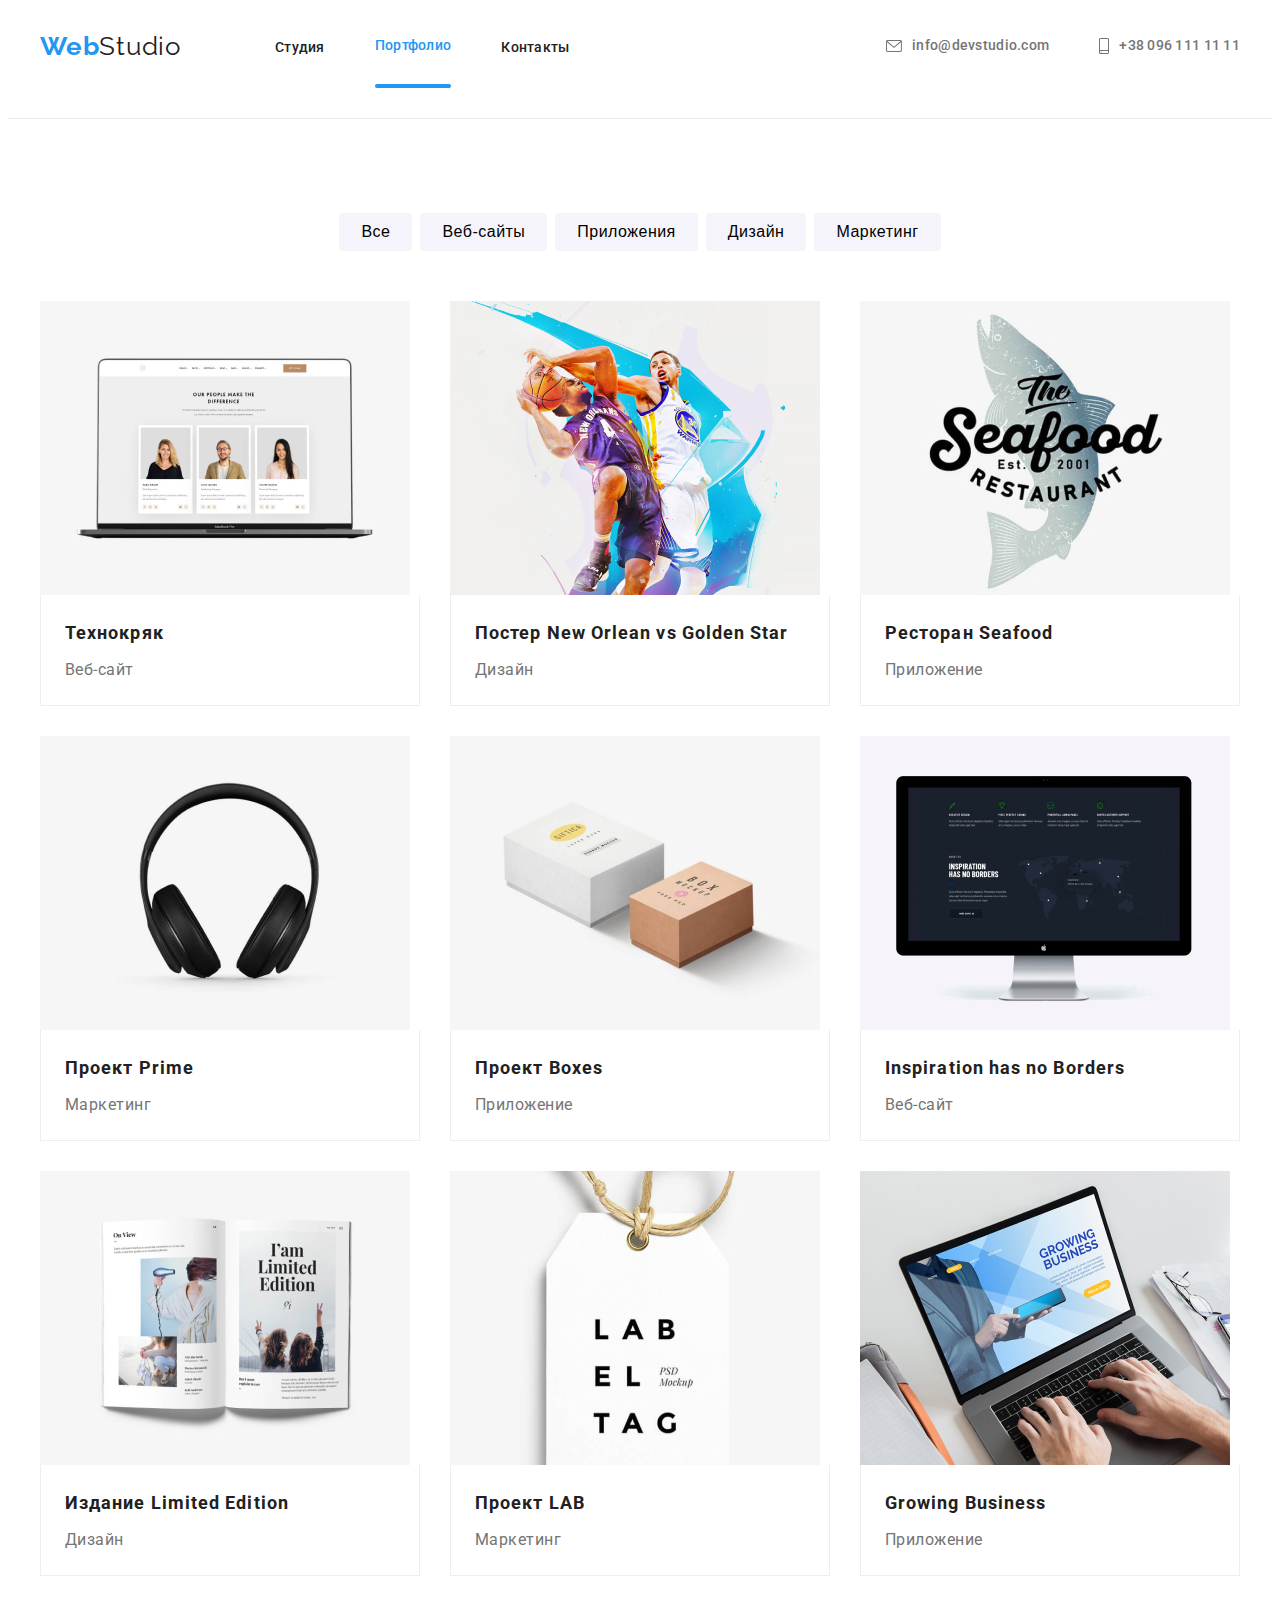
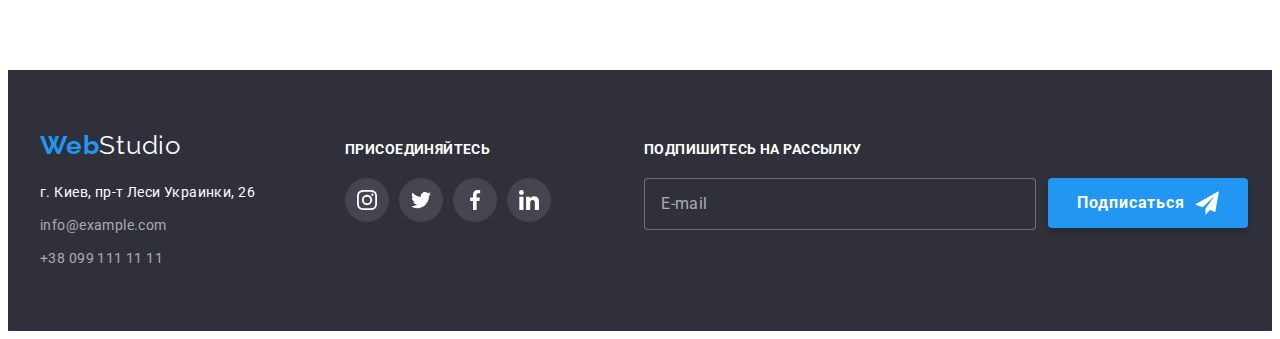
==== portfolio.html @ ccf36c2a "Add files via upload" ====
<!DOCTYPE html>
<html lang="ru">
  <head>
    <meta charset="UTF-8" />
    <meta http-equiv="X-UA-Compatible" content="IE=edge" />
    <meta name="viewport" content="width=device-width, initial-scale=1.0" />
    <title>WebStudio</title>
    <link rel="preconnect" href="https://fonts.gstatic.com" />
    <link
      href="https://fonts.googleapis.com/css2?family=Raleway:wght@700&family=Roboto:wght@400;500;700;900&display=swap"
      rel="stylesheet"
    />
    <link
      rel="stylesheet"
      href="https://cdnjs.cloudflare.com/ajax/libs/animate.css/4.1.1/animate.min.css"
    />
    <link
      rel="stylesheet"
      href="https://cdnjs.cloudflare.com/ajax/libs/modern-normalize/1.0.0/modern-normalize.min.css"
      integrity="sha512-ISS7cAi1PEhQ8jnbJpJZMd29NlhNj4AWYyLOSp2CE/CsHxTCu+r+t0D2yoJudVrd0/8fTVPUVDzY5Tvli75u/g=="
      crossorigin="anonymous"
    />
    <link rel="stylesheet" href="./css/main.min.css" />
  </head>
  <body>
    <header class="header">
      <!-- HEADER -->
      <div class="container header__container">
        <nav class="navigation">
          <a class="logo logo__web link animate__pulse" href="./index.html"
            >Web<span class="logo__studio logo__studio_theme-light"
              >Studio</span
            >
          </a>
          <ul class="menu list">
            <li class="menu__item">
              <a class="menu__link link" href="./index.html">Студия</a>
            </li>
            <li class="menu__item">
              <a class="menu__link link active" href="./portfolio.html">
                <div class="current">Портфолио</div>
              </a>
            </li>
            <li class="menu__item">
              <a class="menu__link link" href="">Контакты</a>
            </li>
          </ul>
        </nav>
        <ul class="contacts list">
          <li class="contacts__item" lang="en">
            <a href="mailto:info@devstudio.com" class="contacts__mail link">
              <svg class="contacts__icon icon" width="16px" height="16px">
                <use href="./img/decor/icons.svg#icon-envelope"></use>
              </svg>
              info@devstudio.com
            </a>
          </li>
          <li class="contacts__item">
            <a href="tel:+380961111111" class="contacts__tel link">
              <svg class="contacts__icon icon" width="10px" height="16px">
                <use href="./img/decor/icons.svg#icon-smartphone"></use>
              </svg>
              +38 096 111 11 11
            </a>
          </li>
        </ul>
      </div>
    </header>

    <main>
      <!-- PORTFOLIO -->
      <section class="portfolio section">
        <div class="container portfolio-container">
          <h2 class="visually-hidden">Портфолио</h2>
          <ul class="hero-list list">
            <li class="hero-list-item">
              <button class="filter-btn" type="button">Все</button>
            </li>
            <li class="hero-list-item">
              <button class="filter-btn" type="button">Веб-сайты</button>
            </li>
            <li class="hero-list-item">
              <button class="filter-btn" type="button">Приложения</button>
            </li>
            <li class="hero-list-item">
              <button class="filter-btn" type="button">Дизайн</button>
            </li>
            <li class="hero-list-item">
              <button class="filter-btn" type="button">Маркетинг</button>
            </li>
          </ul>
          <ul class="portfolio-list list">
            <li class="portfolio-list-item">
              <a class="portfolio-list-item-link href=">
                <div class="portfolio-list-item-img-wrapper">
                  <img
                    class="portfolio-list-item-img"
                    src="./img/portfolio/img-portfolio-tehnokriak.jpg"
                    alt="Технокряк"
                    width="370"
                    height="294"
                  />
                  <p class="portfolio-overlay">
                    Технокряк это современная площадка распространения
                    коронавируса. Компании используют эту платформу для
                    цифрового шпионажа и атак на защищённые сервера конкурентов.
                  </p>
                </div>

                <div class="pf-card">
                  <h3 class="portfolio-list-title">Технокряк</h3>
                  <p class="portfolio-list-description">Веб-сайт</p>
                </div>
              </a>
            </li>
            <li class="portfolio-list-item">
              <a class="portfolio-list-item-link href=">
                <div class="portfolio-list-item-img-wrapper">
                  <img
                    class="portfolio-list-item-img"
                    src="./img/portfolio/img-portfolio-poster.jpg"
                    alt="Постер New Orlean vs Golden Star"
                    width="370"
                    height="294"
                  />
                  <p class="portfolio-overlay">
                    Технокряк это современная площадка распространения
                    коронавируса. Компании используют эту платформу для
                    цифрового шпионажа и атак на защищённые сервера конкурентов.
                  </p>
                </div>
                <div class="pf-card">
                  <h3 class="portfolio-list-title">
                    Постер <span lang="en">New Orlean vs Golden Star</span>
                  </h3>
                  <p class="portfolio-list-description">Дизайн</p>
                </div>
              </a>
            </li>
            <li class="portfolio-list-item">
              <a class="portfolio-list-item-link href=">
                <div class="portfolio-list-item-img-wrapper">
                  <img
                    class="portfolio-list-item-img"
                    src="./img/portfolio/img-portfolio-seafood.jpg"
                    alt="Ресторан Seafood"
                    width="370"
                    height="294"
                  />
                  <p class="portfolio-overlay">
                    Технокряк это современная площадка распространения
                    коронавируса. Компании используют эту платформу для
                    цифрового шпионажа и атак на защищённые сервера конкурентов.
                  </p>
                </div>
                <div class="pf-card">
                  <h3 class="portfolio-list-title">
                    Ресторан <span lang="en">Seafood</span>
                  </h3>
                  <p class="portfolio-list-description">Приложение</p>
                </div>
              </a>
            </li>
            <li class="portfolio-list-item">
              <a class="portfolio-list-item-link href=">
                <div class="portfolio-list-item-img-wrapper">
                  <img
                    class="portfolio-list-item-img"
                    src="./img/portfolio/img-portfolio-prime.jpg"
                    alt="Проект Prime"
                    width="370"
                    height="294"
                  />
                  <p class="portfolio-overlay">
                    Технокряк это современная площадка распространения
                    коронавируса. Компании используют эту платформу для
                    цифрового шпионажа и атак на защищённые сервера конкурентов.
                  </p>
                </div>
                <div class="pf-card">
                  <h3 class="portfolio-list-title">
                    Проект <span lang="en">Prime</span>
                  </h3>
                  <p class="portfolio-list-description">Маркетинг</p>
                </div>
              </a>
            </li>
            <li class="portfolio-list-item">
              <a class="portfolio-list-item-link href=">
                <div class="portfolio-list-item-img-wrapper">
                  <img
                    class="portfolio-list-item-img"
                    src="./img/portfolio/img-portfolio-boxes.jpg"
                    alt="Проект Boxes"
                    width="370"
                    height="294"
                  />
                  <p class="portfolio-overlay">
                    Технокряк это современная площадка распространения
                    коронавируса. Компании используют эту платформу для
                    цифрового шпионажа и атак на защищённые сервера конкурентов.
                  </p>
                </div>
                <div class="pf-card">
                  <h3 class="portfolio-list-title">
                    Проект <span lang="en">Boxes</span>
                  </h3>
                  <p class="portfolio-list-description">Приложение</p>
                </div>
              </a>
            </li>
            <li class="portfolio-list-item">
              <a class="portfolio-list-item-link href=">
                <div class="portfolio-list-item-img-wrapper">
                  <img
                    class="portfolio-list-item-img"
                    src="./img/portfolio/img-portfolio-ihnb.jpg"
                    alt="Inspiration has no Borders"
                    width="370"
                    height="294"
                  />
                  <p class="portfolio-overlay">
                    Технокряк это современная площадка распространения
                    коронавируса. Компании используют эту платформу для
                    цифрового шпионажа и атак на защищённые сервера конкурентов.
                  </p>
                </div>
                <div class="pf-card">
                  <h3 class="portfolio-list-title" lang="en">
                    Inspiration has no Borders
                  </h3>
                  <p class="portfolio-list-description">Веб-сайт</p>
                </div>
              </a>
            </li>
            <li class="portfolio-list-item">
              <a class="portfolio-list-item-link href=">
                <div class="portfolio-list-item-img-wrapper">
                  <img
                    class="portfolio-list-item-img"
                    src="./img/portfolio/img-portfolio-le.jpg"
                    alt="Издание Limited Edition"
                    width="370"
                    height="294"
                  />
                  <p class="portfolio-overlay">
                    Технокряк это современная площадка распространения
                    коронавируса. Компании используют эту платформу для
                    цифрового шпионажа и атак на защищённые сервера конкурентов.
                  </p>
                </div>
                <div class="pf-card">
                  <h3 class="portfolio-list-title">
                    Издание <span lang="en">Limited Edition</span>
                  </h3>
                  <p class="portfolio-list-description">Дизайн</p>
                </div>
              </a>
            </li>
            <li class="portfolio-list-item">
              <a class="portfolio-list-item-link href=">
                <div class="portfolio-list-item-img-wrapper">
                  <img
                    class="portfolio-list-item-img"
                    src="./img/portfolio/img-portfolio-lab.jpg"
                    alt="Проект LAB"
                    width="370"
                    height="294"
                  />
                  <p class="portfolio-overlay">
                    Технокряк это современная площадка распространения
                    коронавируса. Компании используют эту платформу для
                    цифрового шпионажа и атак на защищённые сервера конкурентов.
                  </p>
                </div>
                <div class="pf-card">
                  <h3 class="portfolio-list-title">
                    Проект <span lang="en">LAB</span>
                  </h3>
                  <p class="portfolio-list-description">Маркетинг</p>
                </div>
              </a>
            </li>
            <li class="portfolio-list-item">
              <a class="portfolio-list-item-link href=">
                <div class="portfolio-list-item-img-wrapper">
                  <img
                    class="portfolio-list-item-img"
                    src="./img/portfolio/img-portfolio-gb.jpg"
                    alt="Growing Business"
                    width="370"
                    height="294"
                  />
                  <p class="portfolio-overlay">
                    Технокряк это современная площадка распространения
                    коронавируса. Компании используют эту платформу для
                    цифрового шпионажа и атак на защищённые сервера конкурентов.
                  </p>
                </div>
                <div class="pf-card">
                  <h3 class="portfolio-list-title" lang="en">
                    Growing Business
                  </h3>
                  <p class="portfolio-list-description">Приложение</p>
                </div>
              </a>
            </li>
          </ul>
        </div>
      </section>
    </main>
    <!-- FOOTER -->
    <footer class="footer">
      <div class="container footer-container">
        <div class="footer-firstblock">
          <a class="logo logo__web link" href="./index.html"
            >Web<span class="logo__studio logo__studio_theme-dark"
              >Studio</span
            ></a
          >
          <address class="address">
            <ul class="address list">
              <li class="address-list-item">
                <a
                  class="address-list-item-link link"
                  href="https://goo.gl/maps/DVMVWYNmQQUZpqFm6"
                  target="_blank"
                  rel="noopener noreferrer"
                  >г. Киев, пр-т Леси Украинки, 26</a
                >
              </li>
              <li class="address-list-item">
                <a
                  class="address-list-item-mail link"
                  href="mailto:info@example.com"
                  >info@example.com</a
                >
              </li>
              <li class="address-list-item">
                <a class="address-list-item-tel link" href="tel:+380991111111"
                  >+38 099 111 11 11</a
                >
              </li>
            </ul>
          </address>
        </div>
        <div class="footer-secondblock">
          <h3 class="social-list-title">присоединяйтесь</h3>
          <ul class="footer-social-list list">
            <li class="footer-social-list-item">
              <a href="" class="footer-social-list-link link">
                <svg class="footer-social-list-icon">
                  <use href="./img/decor/icons.svg#icon-instagram"></use>
                </svg>
              </a>
            </li>
            <li class="footer-social-list-item">
              <a href="" class="footer-social-list-link link">
                <svg class="footer-social-list-icon">
                  <use href="./img/decor/icons.svg#icon-twitter"></use>
                </svg>
              </a>
            </li>
            <li class="footer-social-list-item">
              <a href="" class="footer-social-list-link link">
                <svg class="footer-social-list-icon">
                  <use href="./img/decor/icons.svg#icon-facebook"></use>
                </svg>
              </a>
            </li>
            <li class="footer-social-list-item">
              <a href="" class="footer-social-list-link link">
                <svg class="footer-social-list-icon">
                  <use href="./img/decor/icons.svg#icon-linkedin"></use>
                </svg>
              </a>
            </li>
          </ul>
        </div>
        <form action="#" method="GET" class="form-footer">
          <h3 class="social-list-title">Подпишитесь на рассылку</h3>
          <div class="form-footer-thumb">
            <p class="footer-form-field">
              <label for="mail-footer" class="form-label"></label>
              <input
                type="email"
                name="mail"
                id="mail-footer"
                class="form-footer-input"
                placeholder="E-mail"
                required=""
              />
            </p>
            <button type="submit" class="form-footer-button">
              Подписаться
              <svg class="form-footer-icon icon" width="24px" height="24px">
                <use href="./img/decor/icons.svg#icon-send"></use>
              </svg>
            </button>
          </div>
        </form>
      </div>
    </footer>
  </body>
</html>
---- css/main.min.css ----
:root{--main-font: "Roboto", sans-serif;--secondary-font: "Raleway", sans-serif;--accent-color: #2196f3;--main-font-color: #212121;--description-font-color: #757575;--footer-bg-color: #2f303a;--team-bg-color: #f5f4fa;--tr-dur: 250ms;--tr-t-fun: cubic-bezier(0.4, 0, 0.2, 1)}.visually-hidden{position:absolute;width:1px;height:1px;margin:-1px;border:0;padding:0;white-space:nowrap;clip-path:inset(100%);clip:rect(0 0 0 0);overflow:hidden}h1,h2,h3,h4,h5,h6,p{margin-top:0;margin-bottom:0}ul,ol{margin-top:0;margin-bottom:0;padding-left:0}img{display:block}.list{list-style:none}.link{text-decoration:none}.address{font-style:normal}body{font-family:var(--main-font)}.section{padding-top:94px;padding-bottom:94px}.container{width:1200px;padding-left:15px;padding-right:15px;margin:0 auto}.suptitle{font-weight:700;font-size:36px;line-height:1.17;text-align:center;letter-spacing:0.03em;color:var(--main-font-color)}.current{color:var(--accent-color)}.active::after{position:absolute;top:46px;display:block;content:"";width:100%;height:4px;border-radius:2px;background-color:var(--accent-color)}.backdrop{position:fixed;top:0;left:0;width:100vw;height:100vh;background-color:rgba(0,0,0,0.5);z-index:100;transition:opacity 250ms linear, visibility 250ms linear}.is-hidden{opacity:0;visibility:hidden;pointer-events:none}.modal{position:absolute;top:50%;left:50%;transform:translate(-50%, -50%);width:528px;height:581px;background-color:#ffffff;box-shadow:0px 1px 3px rgba(0,0,0,0.12),0px 1px 1px rgba(0,0,0,0.14),0px 2px 1px rgba(0,0,0,0.2);border-radius:4px;padding:40px}.modal-close-btn{display:flex;align-items:center;justify-content:center;position:absolute;top:8px;right:8px;width:30px;height:30px;background-color:transparent;border:1px solid rgba(0,0,0,0.1);border-radius:50%;cursor:pointer;padding:0}.modal-close-btn:hover,.modal-close-btn:focus{fill:var(--accent-color)}.modal-form-head{font-family:var(--main-font);font-weight:700;font-size:20px;line-height:1.15;text-align:center;letter-spacing:0.03em;color:var(--main-font-color);margin-bottom:12px}.modal-form{display:flex;flex-direction:column}.modal-form-input-wrapper{position:relative;display:block;margin-top:4px}.modal-form-field{font-family:var(--main-font);font-weight:400;font-size:12px;line-height:1.17;letter-spacing:0.01em;color:#757575;margin-bottom:10px}.modal-form-input{width:100%;height:40px;border:1px solid rgba(33,33,33,0.2);border-radius:4px;padding-left:42px}.modal-form-input:focus{border-color:var(--accent-color);outline:none}.modal-form-icon{position:absolute;top:50%;left:12px;transform:translateY(-50%);display:block}.modal-form-input:focus+.modal-form-icon{fill:var(--accent-color);color:var(--accent-color)}.modal-form-message{width:100%;height:120px;border:1px solid rgba(33,33,33,0.2);border-radius:4px;resize:none;padding:12px 16px;margin-top:6px;margin-bottom:10px}.modal-form-message::placeholder{font-family:var(--main-font);font-weight:400;font-size:12px;line-height:1.17;letter-spacing:0.01em;color:rgba(117,117,117,0.5)}.modal-form-message:focus{outline:none;border-color:var(--accent-color)}.form-field-policy{margin:0 auto 30px 13px;vertical-align:middle}.form-label-policy{font-size:14px;line-height:1.71}.form-icon-policy{margin-right:7px;width:16px;height:15px;border:2px solid var(--main-font-color);box-sizing:border-box;border-radius:2px;fill:transparent;transition-property:background-color, fill, border, outline;transition-duration:var(--tr-dur);transition-timing-function:var(--tr-t-fun)}.policy-icon{display:inline-block}.label-policy{cursor:pointer;display:flex;align-items:center}.checkbox:checked+.form-icon-policy{fill:#ffffff;background-color:var(--accent-color);background-image:url("../img/decor/icons.svg#icon-check");background-size:contain;background-origin:border-box;border:none}.checkbox:focus+.form-icon-policy{outline:1px solid var(--accent-color);background-size:contain;background-origin:border-box}.checkbox:checked:focus+.form-icon-policy{outline:1px solid var(--main-font-color);background-size:contain;background-origin:border-box;border:none}.policy-link{color:var(--accent-color);transition-property:color, border;transition-duration:var(--tr-dur);transition-timing-function:var(--tr-t-fun)}.policy-link:hover,.policy-link:focus{color:var(--accent-color);border:1px solid var(--accent-color);outline:none}.modal-form-btn{align-self:center;border:none;border-radius:4px;min-width:200px;height:50px;background-color:var(--accent-color);box-shadow:0px 4px 4px rgba(0,0,0,0.15);font-family:var(--main-font);font-weight:700;font-size:16px;line-height:1.88;letter-spacing:0.06em;color:#ffffff;cursor:pointer;padding:10px}.logo__web{font-family:var(--secondary-font);font-weight:700;font-size:26px;line-height:1.19;letter-spacing:0.03em;color:var(--accent-color);margin-right:94px;animation-duration:1000ms;animation-iteration-count:3}.logo__studio{font-family:var(--secondary-font);font-weight:400;font-size:26px;line-height:1.19;letter-spacing:0.03em}.logo__studio_theme-light{color:var(--main-font-color)}.logo__studio_theme-dark{color:#ffffff}.menu{display:flex;align-items:center}.menu__item{position:relative}.menu__item:not(:last-child){margin-right:50px}.menu__link{padding:15px 0;font-weight:500;font-size:14px;line-height:1.14;letter-spacing:0.02em;color:var(--main-font-color);transition:color var(--tr-dur) var(--tr-t-fun)}.menu__link:hover,.menu__link:focus{color:var(--accent-color)}.contacts{display:flex;align-items:center}.contacts__item:not(:last-child){margin-right:50px}.contacts__mail,.contacts__tel{padding:15px 0;font-weight:500;font-size:14px;line-height:1.14;letter-spacing:0.02em;color:var(--description-font-color);display:flex;align-items:center;transition:color var(--tr-dur) var(--tr-t-fun)}.contacts__mail:hover,.contacts__mail:focus,.contacts__tel:hover,.contacts__tel:focus{color:var(--accent-color)}.contacts__icon{display:inline-block;margin-right:10px;fill:currentColor}.modal-btn{height:50px;font-weight:700;font-size:16px;line-height:1.88;display:flex;justify-content:center;align-items:center;text-align:center;letter-spacing:0.06em;color:#ffffff;background-color:var(--accent-color);cursor:pointer;border:0px;border-radius:4px;padding:0 32px;box-shadow:0px 4px 4px rgba(0,0,0,0.15)}.header{padding-top:15px;padding-bottom:15px;border-bottom:1px solid #ececec;height:80px}.header__container{display:flex;justify-content:space-between;align-items:center}.navigation{display:flex;align-items:center}.hero{padding-top:200px;padding-bottom:200px;background-color:#c4c4c4;background-image:linear-gradient(rgba(47,48,58,0.4), rgba(47,48,58,0.4)),url("../img/decor/img-hero.png");max-width:1600px;max-height:600px;margin:0 auto}.hero__container{display:flex;flex-direction:column;align-items:center}.hero__title{box-sizing:content-box;max-width:696px;margin-bottom:30px;font-weight:900;font-size:44px;line-height:1.36;text-align:center;letter-spacing:0.06em;text-transform:uppercase;color:#ffffff}.advantages__container{display:flex;align-items:center}.advantages__list{display:flex;align-items:center}.advantages__item{width:270px}.advantages__item:not(:last-child){margin-right:30px}.advantages__block{display:flex;width:270px;height:120px;background:#f5f4fa;border-radius:4px;margin-bottom:30px;justify-content:center;align-items:center}.advantages__title{font-weight:700;font-size:14px;line-height:1.14;letter-spacing:0.03em;text-transform:uppercase;color:var(--main-font-color);margin-bottom:10px}.advantages__description{font-weight:400;font-size:14px;line-height:1.71;letter-spacing:0.03em;color:var(--description-font-color)}.make{padding-top:0px}.make-container{display:flex;flex-direction:column;align-items:center}.make-title{margin-bottom:50px}.make-img{display:flex}.make-img-list-item:not(:last-child){margin-right:30px}.make-img-list-item-wrapper{position:relative}.make-overlay{display:flex;justify-content:center;align-items:center;position:absolute;width:100%;height:70px;color:#ffffff;padding:10px;background-color:rgba(47,48,58,0.8);overflow:auto;transform:translateY(-100%);font-family:var(--main-font);font-weight:700;font-size:14px;line-height:1.14;letter-spacing:0.03em;text-transform:uppercase}.team{background-color:var(--team-bg-color)}.team-title{margin-bottom:50px}.team-list{display:flex;flex-wrap:wrap;margin-left:-30px;margin-top:-30px;border:0px}.team-list-item{flex-basis:calc((100% - 120px) / 4);margin-left:30px;margin-top:30px}.team-card{padding-top:30px;padding-bottom:30px;padding-right:32px;padding-left:32px;background-color:#ffffff;box-shadow:0px 1px 3px rgba(0,0,0,0.12),0px 1px 1px rgba(0,0,0,0.14),0px 2px 1px rgba(0,0,0,0.2);border-radius:0px 0px 4px 4px}.team-list-title{margin-bottom:10px;font-weight:500;font-size:16px;line-height:1.19;text-align:center;letter-spacing:0.03em;color:var(--main-font-color)}.team-list-description{font-weight:400;font-size:16px;line-height:1.19;text-align:center;letter-spacing:0.03em;color:var(--description-font-color)}.social-list{display:flex;justify-content:space-between;margin-top:16px}.social-list-link{display:flex;justify-content:center;align-items:center;width:44px;height:44px;background-color:#ffffff;border-radius:50%;transition:background-color var(--tr-dur) var(--tr-t-fun)}.social-list-link:hover,.social-list-link:focus{background-color:var(--accent-color)}.social-list-icon{width:20px;height:20px;fill:#afb1b8;transition:fill var(--tr-dur) var(--tr-t-fun)}.social-list-link:hover .social-list-icon,.social-list-link:focus .social-list-icon{fill:#ffffff}.clients{padding-top:94px;padding-bottom:94px}.clients-title{margin-bottom:50px}.clients-img{display:flex}.client-img-list-item:not(:last-child){margin-right:30px}.client-img-list-item-block{display:flex;width:170px;height:92px;border:1px solid #afb1b8;border-radius:4px;justify-content:center;align-items:center;fill:#afb1b8;transition:border var(--tr-dur) var(--tr-t-fun)}.client-img-list-item-block:hover,.client-img-list-item-block:focus{border:1px solid var(--accent-color)}.client-img-list-item-icon{transition:fill var(--tr-dur) var(--tr-t-fun)}.client-img-list-item-block:hover .client-img-list-item-icon,.client-img-list-item-block:focus .client-img-list-item-icon{fill:var(--accent-color)}.portfolio-container{display:flex;flex-direction:column}.hero-list{display:flex;justify-content:center;margin-bottom:50px}.hero-list-item:not(:last-child){margin-right:8px}.filter-btn{font-weight:500;font-size:16px;line-height:1.63;text-align:center;letter-spacing:0.03em;color:var(--heading-font-color);background-color:#f5f4fa;cursor:pointer;border:0px;border-radius:4px;padding:6px 22px;transition:color var(--tr-dur) var(--tr-t-fun),background-color var(--tr-dur) var(--tr-t-fun),box-shadow var(--tr-dur) var(--tr-t-fun)}.filter-btn:hover,.filter-btn:focus{color:#ffffff;background-color:var(--accent-color);box-shadow:0px 3px 1px rgba(0,0,0,0.1),0px 1px 2px rgba(0,0,0,0.08),0px 2px 2px rgba(0,0,0,0.12)}.portfolio-list{display:flex;flex-wrap:wrap;margin-left:-30px;margin-top:-30px}.portfolio-list-item{margin-left:30px;margin-top:30px;flex-basis:calc((100% - 90px) / 3)}.portfolio-list-item:hover,.portfolio-list-item:focus{box-shadow:0px 1px 1px rgba(0,0,0,0.12),0px 4px 4px rgba(0,0,0,0.06),1px 4px 6px rgba(0,0,0,0.16)}.pf-card{border-right:1px solid #eeeeee;border-bottom:1px solid #eeeeee;border-left:1px solid #eeeeee;padding-top:20px;padding-bottom:20px;padding-left:24px;padding-right:10px}.portfolio-list-title{font-weight:700;font-size:18px;line-height:2;letter-spacing:0.06em;color:var(--main-font-color);margin-bottom:4px}.portfolio-list-description{font-weight:400;font-size:16px;line-height:1.88;letter-spacing:0.03em;color:var(--description-font-color)}.portfolio-list-item-img-wrapper{position:relative;overflow:hidden}.portfolio-overlay{display:flex;align-items:center;position:absolute;top:0;left:0;width:100%;height:100%;color:#ffffff;padding-top:0px;padding-right:24px;padding-bottom:0px;padding-left:24px;background-color:rgba(33,150,243,0.9);overflow:auto;transform:translateY(100%);transition:transform var(--tr-dur) var(--tr-t-fun);font-family:var(--main-font);font-weight:400;font-size:18px;line-height:1.56;letter-spacing:0.03em}.portfolio-list-item-link:hover .portfolio-overlay,.portfolio-list-item-link:focus .portfolio-overlay{transform:translateY(0%)}.footer{background-color:var(--footer-bg-color);padding-top:60px;padding-bottom:60px}.footer-container{display:flex;align-items:baseline}.footer-firstblock{margin-right:70px}.footer-social-list{display:flex;justify-content:left}.footer-social-list-item:not(:last-child){margin-right:10px}.social-list-title{font-family:var(--main-font);font-weight:700;font-size:14px;line-height:1.14;letter-spacing:0.03em;text-transform:uppercase;color:#ffffff;margin-bottom:20px}.footer-social-list-link{display:flex;justify-content:center;align-items:center;width:44px;height:44px;background-color:#ffffff1a;border-radius:50%;transition:background-color var(--tr-dur) var(--tr-t-fun)}.footer-social-list-link:hover,.footer-social-list-link:focus{background-color:var(--accent-color)}.footer-social-list-icon{width:20px;height:20px;fill:#ffffff}.address{margin-top:20px}.address-list-item:not(:last-child){margin-bottom:9px}.address-list-item-link{font-weight:400;font-size:14px;line-height:1.71;letter-spacing:0.03em;color:#ffffff}.address-list-item-mail,.address-list-item-tel{font-weight:400;font-size:14px;line-height:1.71;letter-spacing:0.03em;color:#ffffff99}.form-footer{margin-left:93px}.form-footer-thumb{display:flex}.form-footer-input{width:358px;height:50px;border:1px solid rgba(255,255,255,0.3);border-radius:4px;padding:0px 16px;background:#2f303a;color:rgba(255,255,255,0.6)}.form-footer-input::placeholder{font-family:var(--main-font);font-weight:400;font-size:16px;line-height:1.25;letter-spacing:0.03em;color:rgba(255,255,255,0.6)}.form-footer-input:focus{border-color:var(--accent-color);outline:none}.form-footer-button{margin-left:12px;width:200px;height:50px;background:var(--accent-color);box-shadow:0px 4px 4px rgba(0,0,0,0.15);border-radius:4px;border:none;cursor:pointer;font-family:var(--main-font);font-weight:700;font-size:16px;line-height:1.88;letter-spacing:0.06em;color:#ffffff;display:flex;align-items:center;justify-content:center}.form-footer-icon{margin-left:10px;align-items:center}
/*# sourceMappingURL=main.min.css.map */
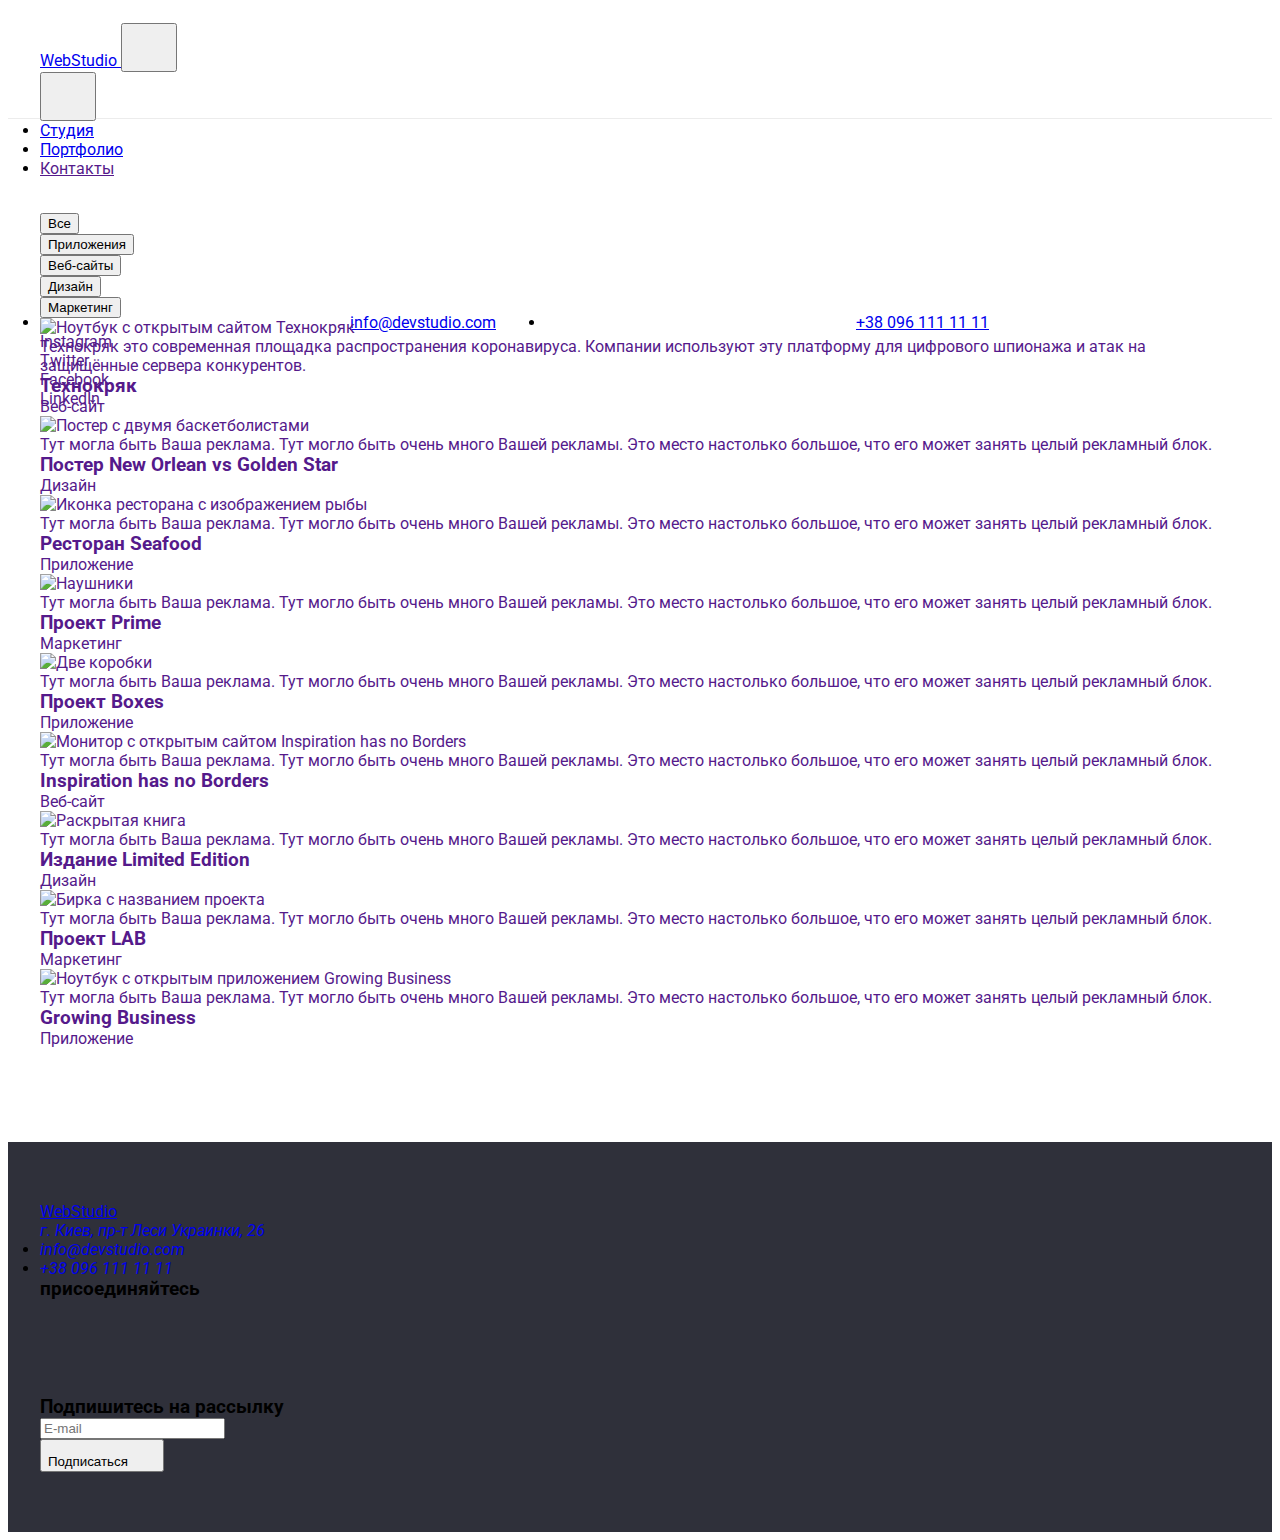
==== commit 933117ad: "Add files via upload" ====
--- a/portfolio.html
+++ b/portfolio.html
@@ -4,15 +4,11 @@
     <meta charset="UTF-8" />
     <meta http-equiv="X-UA-Compatible" content="IE=edge" />
     <meta name="viewport" content="width=device-width, initial-scale=1.0" />
-    <title>WebStudio</title>
+    <title>Document</title>
     <link rel="preconnect" href="https://fonts.gstatic.com" />
     <link
       href="https://fonts.googleapis.com/css2?family=Raleway:wght@700&family=Roboto:wght@400;500;700;900&display=swap"
       rel="stylesheet"
-    />
-    <link
-      rel="stylesheet"
-      href="https://cdnjs.cloudflare.com/ajax/libs/animate.css/4.1.1/animate.min.css"
     />
     <link
       rel="stylesheet"
@@ -22,286 +18,540 @@
     />
     <link rel="stylesheet" href="./css/main.min.css" />
   </head>
+
   <body>
     <header class="header">
-      <!-- HEADER -->
       <div class="container header__container">
-        <nav class="navigation">
-          <a class="logo logo__web link animate__pulse" href="./index.html"
-            >Web<span class="logo__studio logo__studio_theme-light"
-              >Studio</span
+        <nav class="header__nav">
+          <a class="logo header__logo" href="./index.html" lang="en">
+            <span class="logo__accent">Web</span>Studio
+          </a>
+          <button
+            type="button"
+            class="header__button header__button--opening"
+            aria-expanded="false"
+            aria-controls="header__mobile-thumb"
+            data-menu-button
+          >
+            <svg
+              class="header__icon"
+              width="40px"
+              height="40px"
+              aria-label="Открываем мобильное меню"
             >
-          </a>
-          <ul class="menu list">
-            <li class="menu__item">
-              <a class="menu__link link" href="./index.html">Студия</a>
-            </li>
-            <li class="menu__item">
-              <a class="menu__link link active" href="./portfolio.html">
-                <div class="current">Портфолио</div>
-              </a>
-            </li>
-            <li class="menu__item">
-              <a class="menu__link link" href="">Контакты</a>
-            </li>
-          </ul>
+              <use class="" href="./img/icons.svg#icon-menu"></use>
+            </svg>
+          </button>
+          <div class="header__mobile-thumb" id="header__mobile-thumb" data-menu>
+            <!-- МЕНЮ-->
+            <button
+              type="button"
+              class="header__button header__button--closening"
+              aria-expanded="false"
+              aria-controls="header__mobile-thumb"
+              data-menu-button-close
+            >
+              <svg
+                class="header__icon"
+                width="40px"
+                height="40px"
+                aria-label="Закрываем мобильное меню"
+              >
+                <use class="" href="./img/icons.svg#icon-close-header"></use>
+              </svg>
+            </button>
+            <ul class="site-nav">
+              <li class="item site-nav__item">
+                <div class="site-nav__thumb">
+                  <a href="./index.html" lang="en" class="site-nav__link"
+                    >Студия</a
+                  >
+                </div>
+              </li>
+              <li class="item site-nav__item">
+                <a
+                  href="./portfolio.html"
+                  lang="en"
+                  class="site-nav__link site-nav__link--current"
+                  >Портфолио</a
+                >
+              </li>
+              <li class="item site-nav__item">
+                <a href="" class="site-nav__link">Контакты</a>
+              </li>
+            </ul>
+            <ul class="contacts">
+              <li class="item contacts__item" lang="en">
+                <a href="mailto:info@devstudio.com" class="contacts__link">
+                  <svg class="contacts__icon contacts__icon--email">
+                    <use href="./img/icons.svg#icon-envelope"></use></svg
+                  >info@devstudio.com
+                </a>
+              </li>
+              <li class="item contacts__item contacts__item--tel">
+                <a
+                  href="tel:+380961111111"
+                  class="contacts__link contacts__link--tel"
+                >
+                  <svg class="contacts__icon contacts__icon--tel">
+                    <use href="./img/icons.svg#icon-smartphone"></use></svg
+                  >+38 096 111 11 11
+                </a>
+              </li>
+            </ul>
+
+            <ul class="list mobile-social">
+              <li class="item mobile-social__item">
+                <a class="link mobile-social__link" href=""> Instagram </a>
+              </li>
+              <li class="item mobile-social__item">
+                <a class="link mobile-social__link" href=""> Twitter </a>
+              </li>
+              <li class="item mobile-social__item">
+                <a class="link mobile-social__link" href=""> Facebook </a>
+              </li>
+              <li class="item mobile-social__item">
+                <a class="link mobile-social__link" href=""> LinkedIn </a>
+              </li>
+            </ul>
+          </div>
         </nav>
-        <ul class="contacts list">
-          <li class="contacts__item" lang="en">
-            <a href="mailto:info@devstudio.com" class="contacts__mail link">
-              <svg class="contacts__icon icon" width="16px" height="16px">
-                <use href="./img/decor/icons.svg#icon-envelope"></use>
-              </svg>
-              info@devstudio.com
-            </a>
-          </li>
-          <li class="contacts__item">
-            <a href="tel:+380961111111" class="contacts__tel link">
-              <svg class="contacts__icon icon" width="10px" height="16px">
-                <use href="./img/decor/icons.svg#icon-smartphone"></use>
-              </svg>
-              +38 096 111 11 11
-            </a>
-          </li>
-        </ul>
       </div>
     </header>
-
     <main>
-      <!-- PORTFOLIO -->
-      <section class="portfolio section">
-        <div class="container portfolio-container">
+      <section class="section portfolio">
+        <div class="container">
           <h2 class="visually-hidden">Портфолио</h2>
-          <ul class="hero-list list">
-            <li class="hero-list-item">
-              <button class="filter-btn" type="button">Все</button>
-            </li>
-            <li class="hero-list-item">
-              <button class="filter-btn" type="button">Веб-сайты</button>
-            </li>
-            <li class="hero-list-item">
-              <button class="filter-btn" type="button">Приложения</button>
-            </li>
-            <li class="hero-list-item">
-              <button class="filter-btn" type="button">Дизайн</button>
-            </li>
-            <li class="hero-list-item">
-              <button class="filter-btn" type="button">Маркетинг</button>
+
+          <ul class="list portfolio__button-list">
+            <li class="item portfolio__button-item">
+              <button type="button" class="button button--secondary">
+                Все
+              </button>
+            </li>
+            <li class="item portfolio__button-item">
+              <button type="button" class="button button--secondary">
+                Приложения
+              </button>
+            </li>
+            <li class="item portfolio__button-item">
+              <button type="button" class="button button--secondary">
+                Веб-сайты
+              </button>
+            </li>
+            <li class="item portfolio__button-item">
+              <button type="button" class="button button--secondary">
+                Дизайн
+              </button>
+            </li>
+            <li class="item portfolio__button-item">
+              <button type="button" class="button button--secondary">
+                Маркетинг
+              </button>
             </li>
           </ul>
-          <ul class="portfolio-list list">
-            <li class="portfolio-list-item">
-              <a class="portfolio-list-item-link href=">
-                <div class="portfolio-list-item-img-wrapper">
-                  <img
-                    class="portfolio-list-item-img"
-                    src="./img/portfolio/img-portfolio-tehnokriak.jpg"
-                    alt="Технокряк"
-                    width="370"
-                    height="294"
-                  />
-                  <p class="portfolio-overlay">
-                    Технокряк это современная площадка распространения
-                    коронавируса. Компании используют эту платформу для
-                    цифрового шпионажа и атак на защищённые сервера конкурентов.
-                  </p>
-                </div>
-
-                <div class="pf-card">
-                  <h3 class="portfolio-list-title">Технокряк</h3>
-                  <p class="portfolio-list-description">Веб-сайт</p>
-                </div>
-              </a>
-            </li>
-            <li class="portfolio-list-item">
-              <a class="portfolio-list-item-link href=">
-                <div class="portfolio-list-item-img-wrapper">
-                  <img
-                    class="portfolio-list-item-img"
-                    src="./img/portfolio/img-portfolio-poster.jpg"
-                    alt="Постер New Orlean vs Golden Star"
-                    width="370"
-                    height="294"
-                  />
-                  <p class="portfolio-overlay">
-                    Технокряк это современная площадка распространения
-                    коронавируса. Компании используют эту платформу для
-                    цифрового шпионажа и атак на защищённые сервера конкурентов.
-                  </p>
-                </div>
-                <div class="pf-card">
-                  <h3 class="portfolio-list-title">
+
+          <ul class="list portfolio__list">
+            <li class="item portfolio__item">
+              <a class="link portfolio__link" href="">
+                <div class="portfolio__image-thumb">
+                  <picture>
+                    <source
+                      srcset="
+                        ./img/project/project-1-desktop.jpg    1x,
+                        ./img/project/project-1-desktop@2x.jpg 2x
+                      "
+                      media="(min-width: 1200px)"
+                    />
+                    <source
+                      srcset="
+                        ./img/project/project-1-tablet.jpg    1x,
+                        ./img/project/project-1-tablet@2x.jpg 2x
+                      "
+                      media="(min-width: 798px)"
+                    />
+                    <img
+                      class="image portfolio__image"
+                      srcset="
+                        ./img/project/project-1-mobile.jpg    1x,
+                        ./img/project/project-1-mobile@2x.jpg 2x
+                      "
+                      src="./img/project/project-1-mobile.jpg"
+                      alt="Ноутбук с открытым сайтом Технокряк"
+                    />
+                  </picture>
+                  <div class="portfolio__overlay">
+                    <p class="portfolio__text--hidden">
+                      Технокряк это современная площадка распространения
+                      коронавируса. Компании используют эту платформу для
+                      цифрового шпионажа и атак на защищённые сервера
+                      конкурентов.
+                    </p>
+                  </div>
+                </div>
+                <div class="portfolio__title-thumb">
+                  <h3 class="section__subtitle portfolio__title">Технокряк</h3>
+                  <p class="portfolio__text--primary">Веб-сайт</p>
+                </div>
+              </a>
+            </li>
+
+            <li class="item portfolio__item">
+              <a class="link portfolio__link" href="">
+                <div class="portfolio__image-thumb">
+                  <picture>
+                    <source
+                      srcset="
+                        ./img/project/project-2-desktop.jpg    1x,
+                        ./img/project/project-2-desktop@2x.jpg 2x
+                      "
+                      media="(min-width: 1200px)"
+                    />
+                    <source
+                      srcset="
+                        ./img/project/project-2-tablet.jpg    1x,
+                        ./img/project/project-2-tablet@2x.jpg 2x
+                      "
+                      media="(min-width: 798px)"
+                    />
+                    <img
+                      class="image portfolio__image"
+                      srcset="
+                        ./img/project/project-2-mobile.jpg    1x,
+                        ./img/project/project-2-mobile@2x.jpg 2x
+                      "
+                      src="./img/project/project-1-mobile.jpg"
+                      alt="Постер с двумя баскетболистами"
+                    />
+                  </picture>
+                  <div class="portfolio__overlay">
+                    <p class="portfolio__text--hidden">
+                      Тут могла быть Ваша реклама. Тут могло быть очень много
+                      Вашей рекламы. Это место настолько большое, что его может
+                      занять целый рекламный блок.
+                    </p>
+                  </div>
+                </div>
+                <div class="portfolio__title-thumb">
+                  <h3 class="section__subtitle portfolio__title">
                     Постер <span lang="en">New Orlean vs Golden Star</span>
                   </h3>
-                  <p class="portfolio-list-description">Дизайн</p>
-                </div>
-              </a>
-            </li>
-            <li class="portfolio-list-item">
-              <a class="portfolio-list-item-link href=">
-                <div class="portfolio-list-item-img-wrapper">
-                  <img
-                    class="portfolio-list-item-img"
-                    src="./img/portfolio/img-portfolio-seafood.jpg"
-                    alt="Ресторан Seafood"
-                    width="370"
-                    height="294"
-                  />
-                  <p class="portfolio-overlay">
-                    Технокряк это современная площадка распространения
-                    коронавируса. Компании используют эту платформу для
-                    цифрового шпионажа и атак на защищённые сервера конкурентов.
-                  </p>
-                </div>
-                <div class="pf-card">
-                  <h3 class="portfolio-list-title">
+                  <p class="portfolio__text--primary">Дизайн</p>
+                </div>
+              </a>
+            </li>
+
+            <li class="item portfolio__item">
+              <a class="link portfolio__link" href="">
+                <div class="portfolio__image-thumb">
+                  <picture>
+                    <source
+                      srcset="
+                        ./img/project/project-3-desktop.jpg    1x,
+                        ./img/project/project-3-desktop@2x.jpg 2x
+                      "
+                      media="(min-width: 1200px)"
+                    />
+                    <source
+                      srcset="
+                        ./img/project/project-3-tablet.jpg    1x,
+                        ./img/project/project-3-tablet@2x.jpg 2x
+                      "
+                      media="(min-width: 798px)"
+                    />
+                    <img
+                      class="image portfolio__image"
+                      srcset="
+                        ./img/project/project-3-mobile.jpg    1x,
+                        ./img/project/project-3-mobile@2x.jpg 2x
+                      "
+                      src="./img/project/project-3-mobile.jpg"
+                      alt="Иконка ресторана с изображением рыбы"
+                    />
+                  </picture>
+                  <div class="portfolio__overlay">
+                    <p class="portfolio__text--hidden">
+                      Тут могла быть Ваша реклама. Тут могло быть очень много
+                      Вашей рекламы. Это место настолько большое, что его может
+                      занять целый рекламный блок.
+                    </p>
+                  </div>
+                </div>
+                <div class="portfolio__title-thumb">
+                  <h3 class="section__subtitle portfolio__title">
                     Ресторан <span lang="en">Seafood</span>
                   </h3>
-                  <p class="portfolio-list-description">Приложение</p>
-                </div>
-              </a>
-            </li>
-            <li class="portfolio-list-item">
-              <a class="portfolio-list-item-link href=">
-                <div class="portfolio-list-item-img-wrapper">
-                  <img
-                    class="portfolio-list-item-img"
-                    src="./img/portfolio/img-portfolio-prime.jpg"
-                    alt="Проект Prime"
-                    width="370"
-                    height="294"
-                  />
-                  <p class="portfolio-overlay">
-                    Технокряк это современная площадка распространения
-                    коронавируса. Компании используют эту платформу для
-                    цифрового шпионажа и атак на защищённые сервера конкурентов.
-                  </p>
-                </div>
-                <div class="pf-card">
-                  <h3 class="portfolio-list-title">
+                  <p class="portfolio__text--primary">Приложение</p>
+                </div>
+              </a>
+            </li>
+
+            <li class="item portfolio__item">
+              <a class="link portfolio__link" href="">
+                <div class="portfolio__image-thumb">
+                  <picture>
+                    <source
+                      srcset="
+                        ./img/project/project-4-desktop.jpg    1x,
+                        ./img/project/project-4-desktop@2x.jpg 2x
+                      "
+                      media="(min-width: 1200px)"
+                    />
+                    <source
+                      srcset="
+                        ./img/project/project-4-tablet.jpg    1x,
+                        ./img/project/project-4-tablet@2x.jpg 2x
+                      "
+                      media="(min-width: 798px)"
+                    />
+                    <img
+                      class="image portfolio__image"
+                      srcset="
+                        ./img/project/project-4-mobile.jpg    1x,
+                        ./img/project/project-4-mobile@2x.jpg 2x
+                      "
+                      src="./img/project/project-4-mobile.jpg"
+                      alt="Наушники"
+                    />
+                  </picture>
+                  <div class="portfolio__overlay">
+                    <p class="portfolio__text--hidden">
+                      Тут могла быть Ваша реклама. Тут могло быть очень много
+                      Вашей рекламы. Это место настолько большое, что его может
+                      занять целый рекламный блок.
+                    </p>
+                  </div>
+                </div>
+                <div class="portfolio__title-thumb">
+                  <h3 class="section__subtitle portfolio__title">
                     Проект <span lang="en">Prime</span>
                   </h3>
-                  <p class="portfolio-list-description">Маркетинг</p>
-                </div>
-              </a>
-            </li>
-            <li class="portfolio-list-item">
-              <a class="portfolio-list-item-link href=">
-                <div class="portfolio-list-item-img-wrapper">
-                  <img
-                    class="portfolio-list-item-img"
-                    src="./img/portfolio/img-portfolio-boxes.jpg"
-                    alt="Проект Boxes"
-                    width="370"
-                    height="294"
-                  />
-                  <p class="portfolio-overlay">
-                    Технокряк это современная площадка распространения
-                    коронавируса. Компании используют эту платформу для
-                    цифрового шпионажа и атак на защищённые сервера конкурентов.
-                  </p>
-                </div>
-                <div class="pf-card">
-                  <h3 class="portfolio-list-title">
+                  <p class="portfolio__text--primary">Маркетинг</p>
+                </div>
+              </a>
+            </li>
+
+            <li class="item portfolio__item">
+              <a class="link portfolio__link" href="">
+                <div class="portfolio__image-thumb">
+                  <picture>
+                    <source
+                      srcset="
+                        ./img/project/project-5-desktop.jpg    1x,
+                        ./img/project/project-5-desktop@2x.jpg 2x
+                      "
+                      media="(min-width: 1200px)"
+                    />
+                    <source
+                      srcset="
+                        ./img/project/project-5-tablet.jpg    1x,
+                        ./img/project/project-5-tablet@2x.jpg 2x
+                      "
+                      media="(min-width: 798px)"
+                    />
+                    <img
+                      class="image portfolio__image"
+                      srcset="
+                        ./img/project/project-5-mobile.jpg    1x,
+                        ./img/project/project-5-mobile@2x.jpg 2x
+                      "
+                      src="./img/project/project-5-mobile.jpg"
+                      alt="Две коробки"
+                    />
+                  </picture>
+                  <div class="portfolio__overlay">
+                    <p class="portfolio__text--hidden">
+                      Тут могла быть Ваша реклама. Тут могло быть очень много
+                      Вашей рекламы. Это место настолько большое, что его может
+                      занять целый рекламный блок.
+                    </p>
+                  </div>
+                </div>
+                <div class="portfolio__title-thumb">
+                  <h3 class="section__subtitle portfolio__title">
                     Проект <span lang="en">Boxes</span>
                   </h3>
-                  <p class="portfolio-list-description">Приложение</p>
-                </div>
-              </a>
-            </li>
-            <li class="portfolio-list-item">
-              <a class="portfolio-list-item-link href=">
-                <div class="portfolio-list-item-img-wrapper">
-                  <img
-                    class="portfolio-list-item-img"
-                    src="./img/portfolio/img-portfolio-ihnb.jpg"
-                    alt="Inspiration has no Borders"
-                    width="370"
-                    height="294"
-                  />
-                  <p class="portfolio-overlay">
-                    Технокряк это современная площадка распространения
-                    коронавируса. Компании используют эту платформу для
-                    цифрового шпионажа и атак на защищённые сервера конкурентов.
-                  </p>
-                </div>
-                <div class="pf-card">
-                  <h3 class="portfolio-list-title" lang="en">
-                    Inspiration has no Borders
-                  </h3>
-                  <p class="portfolio-list-description">Веб-сайт</p>
-                </div>
-              </a>
-            </li>
-            <li class="portfolio-list-item">
-              <a class="portfolio-list-item-link href=">
-                <div class="portfolio-list-item-img-wrapper">
-                  <img
-                    class="portfolio-list-item-img"
-                    src="./img/portfolio/img-portfolio-le.jpg"
-                    alt="Издание Limited Edition"
-                    width="370"
-                    height="294"
-                  />
-                  <p class="portfolio-overlay">
-                    Технокряк это современная площадка распространения
-                    коронавируса. Компании используют эту платформу для
-                    цифрового шпионажа и атак на защищённые сервера конкурентов.
-                  </p>
-                </div>
-                <div class="pf-card">
-                  <h3 class="portfolio-list-title">
+                  <p class="portfolio__text--primary">Приложение</p>
+                </div>
+              </a>
+            </li>
+
+            <li class="item portfolio__item">
+              <a class="link portfolio__link" href="">
+                <div class="portfolio__image-thumb">
+                  <picture>
+                    <source
+                      srcset="
+                        ./img/project/project-6-desktop.jpg    1x,
+                        ./img/project/project-6-desktop@2x.jpg 2x
+                      "
+                      media="(min-width: 1200px)"
+                    />
+                    <source
+                      srcset="
+                        ./img/project/project-6-tablet.jpg    1x,
+                        ./img/project/project-6-tablet@2x.jpg 2x
+                      "
+                      media="(min-width: 798px)"
+                    />
+                    <img
+                      class="image portfolio__image"
+                      srcset="
+                        ./img/project/project-6-mobile.jpg    1x,
+                        ./img/project/project-6-mobile@2x.jpg 2x
+                      "
+                      src="./img/project/project-6-mobile.jpg"
+                      alt="Монитор с открытым сайтом Inspiration has no Borders"
+                    />
+                  </picture>
+                  <div class="portfolio__overlay">
+                    <p class="portfolio__text--hidden">
+                      Тут могла быть Ваша реклама. Тут могло быть очень много
+                      Вашей рекламы. Это место настолько большое, что его может
+                      занять целый рекламный блок.
+                    </p>
+                  </div>
+                </div>
+                <div class="portfolio__title-thumb">
+                  <h3 class="section__subtitle portfolio__title">
+                    <span lang="en">Inspiration has no Borders</span>
+                  </h3>
+                  <p class="portfolio__text--primary">Веб-сайт</p>
+                </div>
+              </a>
+            </li>
+
+            <li class="item portfolio__item">
+              <a class="link portfolio__link" href="">
+                <div class="portfolio__image-thumb">
+                  <picture>
+                    <source
+                      srcset="
+                        ./img/project/project-7-desktop.jpg    1x,
+                        ./img/project/project-7-desktop@2x.jpg 2x
+                      "
+                      media="(min-width: 1200px)"
+                    />
+                    <source
+                      srcset="
+                        ./img/project/project-7-tablet.jpg    1x,
+                        ./img/project/project-7-tablet@2x.jpg 2x
+                      "
+                      media="(min-width: 798px)"
+                    />
+                    <img
+                      class="image portfolio__image"
+                      srcset="
+                        ./img/project/project-7-mobile.jpg    1x,
+                        ./img/project/project-7-mobile@2x.jpg 2x
+                      "
+                      src="./img/project/project-7-mobile.jpg"
+                      alt="Раскрытая книга"
+                    />
+                  </picture>
+                  <div class="portfolio__overlay">
+                    <p class="portfolio__text--hidden">
+                      Тут могла быть Ваша реклама. Тут могло быть очень много
+                      Вашей рекламы. Это место настолько большое, что его может
+                      занять целый рекламный блок.
+                    </p>
+                  </div>
+                </div>
+                <div class="portfolio__title-thumb">
+                  <h3 class="section__subtitle portfolio__title">
                     Издание <span lang="en">Limited Edition</span>
                   </h3>
-                  <p class="portfolio-list-description">Дизайн</p>
-                </div>
-              </a>
-            </li>
-            <li class="portfolio-list-item">
-              <a class="portfolio-list-item-link href=">
-                <div class="portfolio-list-item-img-wrapper">
-                  <img
-                    class="portfolio-list-item-img"
-                    src="./img/portfolio/img-portfolio-lab.jpg"
-                    alt="Проект LAB"
-                    width="370"
-                    height="294"
-                  />
-                  <p class="portfolio-overlay">
-                    Технокряк это современная площадка распространения
-                    коронавируса. Компании используют эту платформу для
-                    цифрового шпионажа и атак на защищённые сервера конкурентов.
-                  </p>
-                </div>
-                <div class="pf-card">
-                  <h3 class="portfolio-list-title">
+                  <p class="portfolio__text--primary">Дизайн</p>
+                </div>
+              </a>
+            </li>
+
+            <li class="item portfolio__item">
+              <a class="link portfolio__link" href="">
+                <div class="portfolio__image-thumb">
+                  <picture>
+                    <source
+                      srcset="
+                        ./img/project/project-8-desktop.jpg    1x,
+                        ./img/project/project-8-desktop@2x.jpg 2x
+                      "
+                      media="(min-width: 1200px)"
+                    />
+                    <source
+                      srcset="
+                        ./img/project/project-8-tablet.jpg    1x,
+                        ./img/project/project-8-tablet@2x.jpg 2x
+                      "
+                      media="(min-width: 798px)"
+                    />
+                    <img
+                      class="image portfolio__image"
+                      srcset="
+                        ./img/project/project-8-mobile.jpg    1x,
+                        ./img/project/project-8-mobile@2x.jpg 2x
+                      "
+                      src="./img/project/project-8-mobile.jpg"
+                      alt="Бирка с названием проекта"
+                    />
+                  </picture>
+                  <div class="portfolio__overlay">
+                    <p class="portfolio__text--hidden">
+                      Тут могла быть Ваша реклама. Тут могло быть очень много
+                      Вашей рекламы. Это место настолько большое, что его может
+                      занять целый рекламный блок.
+                    </p>
+                  </div>
+                </div>
+                <div class="portfolio__title-thumb">
+                  <h3 class="section__subtitle portfolio__title">
                     Проект <span lang="en">LAB</span>
                   </h3>
-                  <p class="portfolio-list-description">Маркетинг</p>
-                </div>
-              </a>
-            </li>
-            <li class="portfolio-list-item">
-              <a class="portfolio-list-item-link href=">
-                <div class="portfolio-list-item-img-wrapper">
-                  <img
-                    class="portfolio-list-item-img"
-                    src="./img/portfolio/img-portfolio-gb.jpg"
-                    alt="Growing Business"
-                    width="370"
-                    height="294"
-                  />
-                  <p class="portfolio-overlay">
-                    Технокряк это современная площадка распространения
-                    коронавируса. Компании используют эту платформу для
-                    цифрового шпионажа и атак на защищённые сервера конкурентов.
-                  </p>
-                </div>
-                <div class="pf-card">
-                  <h3 class="portfolio-list-title" lang="en">
-                    Growing Business
-                  </h3>
-                  <p class="portfolio-list-description">Приложение</p>
+                  <p class="portfolio__text--primary">Маркетинг</p>
+                </div>
+              </a>
+            </li>
+
+            <li class="item portfolio__item">
+              <a class="link portfolio__link" href="">
+                <div class="portfolio__image-thumb">
+                  <picture>
+                    <source
+                      srcset="
+                        ./img/project/project-9-desktop.jpg    1x,
+                        ./img/project/project-9-desktop@2x.jpg 2x
+                      "
+                      media="(min-width: 1200px)"
+                    />
+                    <source
+                      srcset="
+                        ./img/project/project-9-tablet.jpg    1x,
+                        ./img/project/project-9-tablet@2x.jpg 2x
+                      "
+                      media="(min-width: 798px)"
+                    />
+                    <img
+                      class="image portfolio__image"
+                      srcset="
+                        ./img/project/project-9-mobile.jpg    1x,
+                        ./img/project/project-9-mobile@2x.jpg 2x
+                      "
+                      src="./img/project/project-9-mobile.jpg"
+                      alt="Ноутбук с открытым приложением Growing Business"
+                    />
+                  </picture>
+                  <div class="portfolio__overlay">
+                    <p class="portfolio__text--hidden">
+                      Тут могла быть Ваша реклама. Тут могло быть очень много
+                      Вашей рекламы. Это место настолько большое, что его может
+                      занять целый рекламный блок.
+                    </p>
+                  </div>
+                </div>
+                <div class="portfolio__title-thumb">
+                  <h3 class="section__subtitle portfolio__title">
+                    <span lang="en">Growing Business</span>
+                  </h3>
+                  <p class="portfolio__text--primary">Приложение</p>
                 </div>
               </a>
             </li>
@@ -309,97 +559,99 @@
         </div>
       </section>
     </main>
-    <!-- FOOTER -->
+
+    <!--Футер-->
+
     <footer class="footer">
-      <div class="container footer-container">
-        <div class="footer-firstblock">
-          <a class="logo logo__web link" href="./index.html"
-            >Web<span class="logo__studio logo__studio_theme-dark"
-              >Studio</span
-            ></a
-          >
-          <address class="address">
-            <ul class="address list">
-              <li class="address-list-item">
-                <a
-                  class="address-list-item-link link"
-                  href="https://goo.gl/maps/DVMVWYNmQQUZpqFm6"
-                  target="_blank"
-                  rel="noopener noreferrer"
-                  >г. Киев, пр-т Леси Украинки, 26</a
-                >
-              </li>
-              <li class="address-list-item">
-                <a
-                  class="address-list-item-mail link"
-                  href="mailto:info@example.com"
-                  >info@example.com</a
-                >
-              </li>
-              <li class="address-list-item">
-                <a class="address-list-item-tel link" href="tel:+380991111111"
-                  >+38 099 111 11 11</a
-                >
+      <div class="container footer__container">
+        <div class="footer__tablet-thumb">
+          <div class="footer__address-thumb">
+            <a class="logo footer__logo" href="./index.html" lang="en">
+              <span class="logo__accent">Web</span>Studio
+            </a>
+
+            <address class="footer__address">
+              <a
+                class="link footer__link footer__link--primary"
+                href="https://goo.gl/maps/sPiDw47EjTjkmQh69"
+                target="_blank"
+                rel="noopener noreferrer"
+                >г. Киев, пр-т Леси Украинки, 26</a
+              >
+              <ul class="footer__contacts">
+                <li class="item footer__item" lang="en">
+                  <a class="link footer__link" href="mailto:info@devstudio.com"
+                    >info@devstudio.com</a
+                  >
+                </li>
+                <li class="item footer__item">
+                  <a class="link footer__link" href="tel:+380961111111"
+                    >+38 096 111 11 11</a
+                  >
+                </li>
+              </ul>
+            </address>
+          </div>
+
+          <div class="footer__social-thumb">
+            <h3 class="footer__subtitle">присоединяйтесь</h3>
+            <ul class="list social">
+              <li class="item social__item">
+                <a class="link social__link social__link--footer" href="">
+                  <svg class="icon social__icon" width="20px" height="20px">
+                    <use href="./img/icons.svg#icon-instagram"></use>
+                  </svg>
+                </a>
+              </li>
+              <li class="item social__item">
+                <a class="link social__link social__link--footer" href="">
+                  <svg class="icon social__icon" width="20px" height="20px">
+                    <use href="./img/icons.svg#icon-twitter"></use>
+                  </svg>
+                </a>
+              </li>
+              <li class="item social__item">
+                <a class="link social__link social__link--footer" href="">
+                  <svg class="icon social__icon" width="20px" height="20px">
+                    <use href="./img/icons.svg#icon-facebook"></use>
+                  </svg>
+                </a>
+              </li>
+              <li class="item social__item">
+                <a class="link social__link social__link--footer" href="">
+                  <svg class="icon social__icon" width="20px" height="20px">
+                    <use href="./img/icons.svg#icon-linkedin"></use>
+                  </svg>
+                </a>
               </li>
             </ul>
-          </address>
+          </div>
         </div>
-        <div class="footer-secondblock">
-          <h3 class="social-list-title">присоединяйтесь</h3>
-          <ul class="footer-social-list list">
-            <li class="footer-social-list-item">
-              <a href="" class="footer-social-list-link link">
-                <svg class="footer-social-list-icon">
-                  <use href="./img/decor/icons.svg#icon-instagram"></use>
-                </svg>
-              </a>
-            </li>
-            <li class="footer-social-list-item">
-              <a href="" class="footer-social-list-link link">
-                <svg class="footer-social-list-icon">
-                  <use href="./img/decor/icons.svg#icon-twitter"></use>
-                </svg>
-              </a>
-            </li>
-            <li class="footer-social-list-item">
-              <a href="" class="footer-social-list-link link">
-                <svg class="footer-social-list-icon">
-                  <use href="./img/decor/icons.svg#icon-facebook"></use>
-                </svg>
-              </a>
-            </li>
-            <li class="footer-social-list-item">
-              <a href="" class="footer-social-list-link link">
-                <svg class="footer-social-list-icon">
-                  <use href="./img/decor/icons.svg#icon-linkedin"></use>
-                </svg>
-              </a>
-            </li>
-          </ul>
-        </div>
-        <form action="#" method="GET" class="form-footer">
-          <h3 class="social-list-title">Подпишитесь на рассылку</h3>
-          <div class="form-footer-thumb">
-            <p class="footer-form-field">
-              <label for="mail-footer" class="form-label"></label>
+
+        <form action="#" method="GET" class="footer__form">
+          <h3 class="footer__subtitle">Подпишитесь на рассылку</h3>
+          <div class="footer__form-thumb">
+            <p class="footer__form-field">
+              <label for="mail-footer" class="footer__form-label"></label>
               <input
                 type="email"
                 name="mail"
                 id="mail-footer"
-                class="form-footer-input"
+                class="footer__form-input"
                 placeholder="E-mail"
-                required=""
+                required
               />
             </p>
-            <button type="submit" class="form-footer-button">
+            <button type="submit" class="button footer__form-button--primery">
               Подписаться
-              <svg class="form-footer-icon icon" width="24px" height="24px">
-                <use href="./img/decor/icons.svg#icon-send"></use>
+              <svg class="icon footer__form-icon" width="24px" height="24px">
+                <use href="./img/icons.svg#icon-send"></use>
               </svg>
             </button>
           </div>
         </form>
       </div>
     </footer>
+    <script src="./js/mobile-menu.js"></script>
   </body>
 </html>
